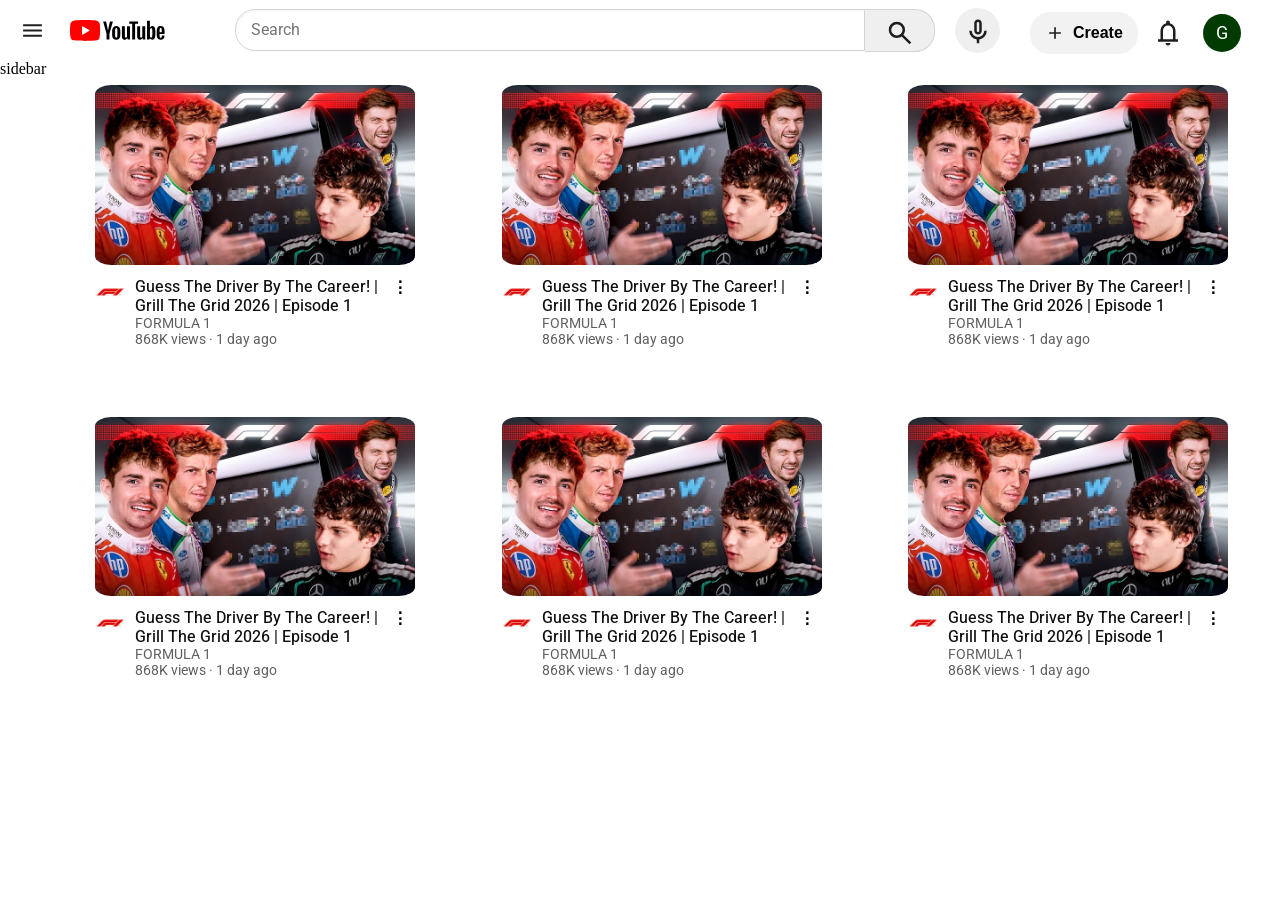
==== youtube.html @ ffada41b "changes3" ====
<!DOCTYPE html>
<html lang="en">
<head>
    <meta charset="UTF-8">
    <meta name="viewport" content="width=device-width, initial-scale=1.0">
    <title>Youtube clone </title>
    <link rel="preconnect" href="https://fonts.googleapis.com">
<link rel="preconnect" href="https://fonts.gstatic.com" crossorigin>
<link href="https://fonts.googleapis.com/css2?family=Roboto:ital,wght@0,100..900;1,100..900&display=swap" rel="stylesheet">
    <link rel="stylesheet" href="styles/first.css">
    <link rel="stylesheet" href="styles/general.css">
    <link rel="stylesheet" href="styles/header.css">
    <link rel="stylesheet" href="styles/sidebar.css">
</head>
<body>
    <div class="header">
        <div class="left-section">
            <img class="hamburger-menu" src="icons/hamburger-menu.svg">
            <img class="youtube-logo" src="icons/youtube-logo.svg">
        </div>
        <div class="middle-section">
            
            <input class="search" type="text" placeholder="Search" >
            <button class="search-bar"><img class="search-icon" src="icons/search.svg"></button>
            <button class="mic-icon"><img class="mic" src="icons/mic.svg"></button>
        </div>
        <div class="right-section">
    
               <button class="add"> <img  class="add-icon" src="icons/add.svg">
                <span>Create</span>
                </button>
            
            <img class="notification-icon" src="icons/notification.svg">
            <p class="current-user">G</p>
            
        </div>
        
    </div>
    <div class="sidebar">
        sidebar
    </div>

    <div class="video-grid">

    <div class="video-preview">
        <div class="thubnail-row">
        <img class="thubnail" src="images/img1.webp" alt="load again">
        </div>
   
        <div class="video-info-grid">
            <div class="channel-picture"><img class="profile-picture" src="images/image2.jpg"></div>
        
            <div class="video-info">  
                <div class="title">
                    <P class="video-tittle">Guess The Driver By The Career! | Grill The Grid 2026 | Episode 1</P>
                    <button class="button1">&#8942;</button>
                </div>
                
                <p class="video-author">FORMULA 1</p>
                <p class="video-stats">868K views &#183; 1 day ago </p>
            </div>  
        </div>
    </div>


    <div class="video-preview">
        <div class="thubnail-row">
        <img class="thubnail" src="images/img1.webp" alt="load again">
        </div>
   
        <div class="video-info-grid">
            <div class="channel-picture"><img class="profile-picture" src="images/image2.jpg"></div>
        
            <div class="video-info">  
                <div class="title">
                    <P class="video-tittle">Guess The Driver By The Career! | Grill The Grid 2026 | Episode 1</P>
                    <button class="button1">&#8942;</button>
                </div>
                
                <p class="video-author">FORMULA 1</p>
                <p class="video-stats">868K views &#183; 1 day ago </p>
            </div>  
        </div>
    </div>


    <div class="video-preview">
        <div class="thubnail-row">
        <img class="thubnail" src="images/img1.webp" alt="load again">
        </div>
   
        <div class="video-info-grid">
            <div class="channel-picture"><img class="profile-picture" src="images/image2.jpg"></div>
        
            <div class="video-info">  
                <div class="title">
                    <P class="video-tittle">Guess The Driver By The Career! | Grill The Grid 2026 | Episode 1</P>
                    <button class="button1">&#8942;</button>
                </div>
                
                <p class="video-author">FORMULA 1</p>
                <p class="video-stats">868K views &#183; 1 day ago </p>
            </div>  
        </div>
    </div>



    <div class="video-preview">
        <div class="thubnail-row">
        <img class="thubnail" src="images/img1.webp" alt="load again">
        </div>
   
        <div class="video-info-grid">
            <div class="channel-picture"><img class="profile-picture" src="images/image2.jpg"></div>
        
            <div class="video-info">  
                <div class="title">
                    <P class="video-tittle">Guess The Driver By The Career! | Grill The Grid 2026 | Episode 1</P>
                    <button class="button1">&#8942;</button>
                </div>
                
                <p class="video-author">FORMULA 1</p>
                <p class="video-stats">868K views &#183; 1 day ago </p>
            </div>  
        </div>
    </div>



    <div class="video-preview">
        <div class="thubnail-row">
        <img class="thubnail" src="images/img1.webp" alt="load again">
        </div>
   
        <div class="video-info-grid">
            <div class="channel-picture"><img class="profile-picture" src="images/image2.jpg"></div>
        
            <div class="video-info">  
                <div class="title">
                    <P class="video-tittle">Guess The Driver By The Career! | Grill The Grid 2026 | Episode 1</P>
                    <button class="button1">&#8942;</button>
                </div>
                
                <p class="video-author">FORMULA 1</p>
                <p class="video-stats">868K views &#183; 1 day ago </p>
            </div>  
        </div>
    </div>


    <div class="video-preview">
        <div class="thubnail-row">
        <img class="thubnail" src="images/img1.webp" alt="load again">
        </div>
   
        <div class="video-info-grid">
            <div class="channel-picture"><img class="profile-picture" src="images/image2.jpg"></div>
        
            <div class="video-info">  
                <div class="title">
                    <P class="video-tittle">Guess The Driver By The Career! | Grill The Grid 2026 | Episode 1</P>
                    <button class="button1">&#8942;</button>
                </div>
                
                <p class="video-author">FORMULA 1</p>
                <p class="video-stats">868K views &#183; 1 day ago </p>
            </div>  
        </div>
    </div>
    
    

    </div>

    
    
</body>
</html>
---- styles/first.css ----
.thubnail{
    width: 320px;
    height: auto;
    object-fit: contain;
    object-position: top;
    margin-top: 0px;
    border-radius: 5%;
}
.video-preview{
    margin-top: 10px;
    padding: 15px;
    width: 320px;
}
.video-preview:hover{
    background-color: antiquewhite;
    border-radius: 10%;
}
.thubnail-row{
    margin-bottom: 8px;
    padding-bottom: 0px;
}

.video-info-grid{
    display: grid;
    grid-template-columns: 40px 1fr;
}
.channel-picture{
    width: 30px;
    vertical-align: top;
}
.profile-picture{
    width: 30px;
    border-radius: 50px;
}
.video-info{
    display: inline-block;
    width: 280px; 
    margin-top: 0px;
}
.video-tittle{
    display: inline-block;
    font-size: 16px;
    color: #0f0f0f;
    font-weight: 450;
    width: 250px;
}
.button1{
    border: none;
    background: transparent;
    font-weight: bold;
    font-size: 16px;
    width: 30px;
    display: inline-block;
    
}
.button1:hover{
    border: 1px solid #C0C0C0;
    background-color: #C0C0C0;
    border-radius: 50%;
}

.title{
    display: flex;
    justify-content: space-between;
    align-items: flex-start;
}

.video-author , .video-stats{
    font-size: 14px;
    color: #606060;
}

.video-grid{
    display: grid;
    grid-template-columns: repeat(3,1fr);
    column-gap: 20px;
    row-gap: 30px;
    margin-left:80px;
}
---- styles/general.css ----
p{
    font-family: "Roboto", Arial, sans-serif;
    margin-top: 0px;
    margin-bottom: 0px;
}
body{
    margin: 0px;
    margin-top: 60px;
    
}
---- styles/header.css ----
.header{
    display: flex;
    flex-direction: row;
    height: 60px;
    justify-content: space-between;
    align-items: center;
    position: fixed;
    top:0px;
    left:0px;
    right:0px;
    
}
.left-section{
    display: flex;
    align-items: center;

}
.middle-section{
    
    flex: 1;
    margin-left: 70px;
    margin-right: 30px;
    max-width: 800px;
    display: flex;
    align-items: center;
}
.search-menu{
    display: flex;
    flex-direction: row;
}
.search{
    flex:1;
    height: 38px;
    width: 400px;
    border: 1px solid lightgray;
    box-shadow: inset 1px 2px 3px rgba(186, 186, 186, 0.1); 
    border-radius:20px 0 0 20px;
    font-size: 16px;
    padding-left: 15px;
    
}
.search-bar{
    height: 43px;
    width:70px;
    border: 1px solid lightgrey;
    border-left: none;
    border-radius:0 20px 20px 0;
    padding: 8px 5px;
}
.search-bar:hover{
    cursor: pointer;
    background-color: lightgray;

}
.search-icon{
    height: 30px;
}
.mic-icon{
    border:none;
    border-radius: 50px;
    margin-left: 20px;
   padding-top: 7px;
    height: 45px;
    width: 45px
}
.mic{
    height: 30px;
}
.mic-icon:hover{
    background-color: lightgray;
}
.search::placeholder{
    font-family: "Roboto" , Arial, Helvetica, sans-serif;
    font-size: 16px;
}
.right-section{
    padding-top: 5px;
    width: 250px;
    display: flex;
    align-items: center;
    justify-content: space around;
    flex-shrink: 0;
    gap:10px;
    margin-left: 0px;;
}
.add{
    display: flex;
    align-items: center;
    gap: 8px;
    height: 42px;
    font-size: 16px;
    font-weight: 550;
    border: none;
    border-radius: 20px;
    padding: 8px 15px;
    cursor: pointer;
    background-color:#f2f2f2;
    margin-left: 0px;
}
.add:hover{
    background-color:#e5e5e5;
}
.add-icon{
    width: 20px;
}
.hamburger-menu{
    height: 25px ;
    margin-right: 25px;
    margin-left: 20px;
}
.youtube-logo{
    height: 21px;
}
.notification-icon{
    height: 30px;
    margin-right: 10px;
    margin-left: 5px;
    width: 30px;
    
}
.notification-icon:hover{
    background-color:lightgray;
    border-radius: 50px;
    cursor: pointer;

}
.current-user{
    background-color: rgb(1, 59, 1);
    font-family: "Roboto", Arial, Helvetica, sans-serif;
    color: white;
    height: 38px;
    width: 38px;
    object-fit: cover;
    display:flex;
    justify-content: center;
    align-items: center;
    font-size: 18px;
    border-radius: 50%;
    margin-right: 0px;
    cursor: pointer;
}
---- styles/sidebar.css ----
.sidebar{
    position: fixed;
    left:0;
    top: 60px;
    buttom: 0px;
    background-color: white;
    width: 90px;
    height: 100%;
}
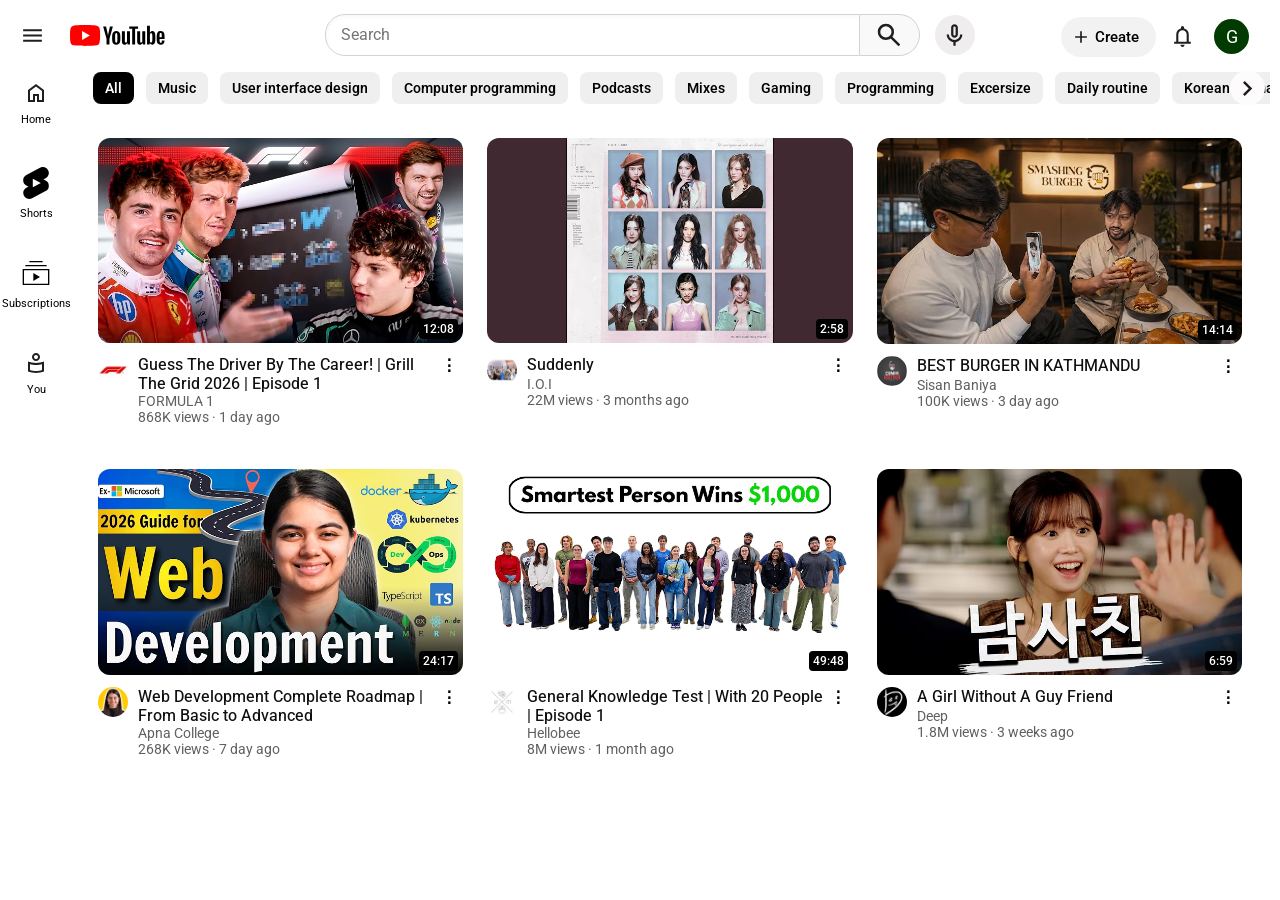
==== commit 9c2e4762: "complete" ====
--- a/youtube.html
+++ b/youtube.html
@@ -29,15 +29,58 @@
                <button class="add"> <img  class="add-icon" src="icons/add.svg">
                 <span>Create</span>
                 </button>
-            
+            <div class="notification-container">
             <img class="notification-icon" src="icons/notification.svg">
+            </div>
             <p class="current-user">G</p>
             
         </div>
-        
-    </div>
+    </div>
+    <div class="nav-container">
+    <div class="nav">
+        <button class="active">All</button>
+        <button>Music</button>
+        <button >User interface design</button>
+        <button >Computer programming</button>
+        <button>Podcasts</button>
+        <button>Mixes</button>
+        <button>Gaming</button>
+        <button >Programming</button>
+        <button >Excersize</button>
+        <button >Daily routine</button>
+        <button>Korean drama</button>
+        <button>Gaming</button>
+        <button>Falling in love</button>
+        <button>Boyfriends</button>
+    </div>
+    <div class="next-button">
+        <img src="icons/next.svg">
+    </div>   
+
+    </div>
+
     <div class="sidebar">
-        sidebar
+
+        <div class="sidebar-link">
+        <img src="icons/home.svg">
+        <p>Home</p>
+        </div>
+
+        <div class="sidebar-link">
+        <img src="icons/shorts.svg">
+        <p>Shorts</p>
+        </div>
+
+        <div class="sidebar-link">
+        <img src="icons/subscriptions.svg">
+        <p>Subscriptions</p>
+        </div>
+
+        <div class="sidebar-link">
+        <img src="icons/you.svg">
+        <p>You</p>
+        </div>
+
     </div>
 
     <div class="video-grid">
@@ -45,6 +88,7 @@
     <div class="video-preview">
         <div class="thubnail-row">
         <img class="thubnail" src="images/img1.webp" alt="load again">
+        <div class="video-time">12:08</div>
         </div>
    
         <div class="video-info-grid">
@@ -65,106 +109,113 @@
 
     <div class="video-preview">
         <div class="thubnail-row">
-        <img class="thubnail" src="images/img1.webp" alt="load again">
-        </div>
-   
-        <div class="video-info-grid">
-            <div class="channel-picture"><img class="profile-picture" src="images/image2.jpg"></div>
-        
-            <div class="video-info">  
-                <div class="title">
-                    <P class="video-tittle">Guess The Driver By The Career! | Grill The Grid 2026 | Episode 1</P>
-                    <button class="button1">&#8942;</button>
-                </div>
-                
-                <p class="video-author">FORMULA 1</p>
-                <p class="video-stats">868K views &#183; 1 day ago </p>
-            </div>  
-        </div>
-    </div>
-
-
-    <div class="video-preview">
-        <div class="thubnail-row">
-        <img class="thubnail" src="images/img1.webp" alt="load again">
-        </div>
-   
-        <div class="video-info-grid">
-            <div class="channel-picture"><img class="profile-picture" src="images/image2.jpg"></div>
-        
-            <div class="video-info">  
-                <div class="title">
-                    <P class="video-tittle">Guess The Driver By The Career! | Grill The Grid 2026 | Episode 1</P>
-                    <button class="button1">&#8942;</button>
-                </div>
-                
-                <p class="video-author">FORMULA 1</p>
-                <p class="video-stats">868K views &#183; 1 day ago </p>
-            </div>  
-        </div>
-    </div>
-
-
-
-    <div class="video-preview">
-        <div class="thubnail-row">
-        <img class="thubnail" src="images/img1.webp" alt="load again">
-        </div>
-   
-        <div class="video-info-grid">
-            <div class="channel-picture"><img class="profile-picture" src="images/image2.jpg"></div>
-        
-            <div class="video-info">  
-                <div class="title">
-                    <P class="video-tittle">Guess The Driver By The Career! | Grill The Grid 2026 | Episode 1</P>
-                    <button class="button1">&#8942;</button>
-                </div>
-                
-                <p class="video-author">FORMULA 1</p>
-                <p class="video-stats">868K views &#183; 1 day ago </p>
-            </div>  
-        </div>
-    </div>
-
-
-
-    <div class="video-preview">
-        <div class="thubnail-row">
-        <img class="thubnail" src="images/img1.webp" alt="load again">
-        </div>
-   
-        <div class="video-info-grid">
-            <div class="channel-picture"><img class="profile-picture" src="images/image2.jpg"></div>
-        
-            <div class="video-info">  
-                <div class="title">
-                    <P class="video-tittle">Guess The Driver By The Career! | Grill The Grid 2026 | Episode 1</P>
-                    <button class="button1">&#8942;</button>
-                </div>
-                
-                <p class="video-author">FORMULA 1</p>
-                <p class="video-stats">868K views &#183; 1 day ago </p>
-            </div>  
-        </div>
-    </div>
-
-
-    <div class="video-preview">
-        <div class="thubnail-row">
-        <img class="thubnail" src="images/img1.webp" alt="load again">
-        </div>
-   
-        <div class="video-info-grid">
-            <div class="channel-picture"><img class="profile-picture" src="images/image2.jpg"></div>
-        
-            <div class="video-info">  
-                <div class="title">
-                    <P class="video-tittle">Guess The Driver By The Career! | Grill The Grid 2026 | Episode 1</P>
-                    <button class="button1">&#8942;</button>
-                </div>
-                
-                <p class="video-author">FORMULA 1</p>
-                <p class="video-stats">868K views &#183; 1 day ago </p>
+        <img class="thubnail" src="images/channelimg6.webp" alt="load again">
+        <div class="video-time">2:58</div>
+        </div>
+   
+        <div class="video-info-grid">
+            <div class="channel-picture"><img class="profile-picture" src="images/profileimg6.jpg"></div>
+        
+            <div class="video-info">  
+                <div class="title">
+                    <P class="video-tittle">Suddenly</P>
+                    <button class="button1">&#8942;</button>
+                </div>
+                
+                <p class="video-author">I.O.I</p>
+                <p class="video-stats">22M views &#183; 3 months ago </p>
+            </div>  
+        </div>
+    </div>
+
+
+
+    <div class="video-preview">
+        <div class="thubnail-row">
+        <img class="thubnail" src="images/channelimg2.avif" alt="load again">
+        <div class="video-time">14:14</div>
+        </div>
+   
+        <div class="video-info-grid">
+            <div class="channel-picture"><img class="profile-picture" src="images/profileimg2.jpg"></div>
+        
+            <div class="video-info">  
+                <div class="title">
+                    <P class="video-tittle">BEST BURGER IN KATHMANDU    </P>
+                    <button class="button1">&#8942;</button>
+                </div>
+                
+                <p class="video-author">Sisan Baniya</p>
+                <p class="video-stats">100K views &#183; 3 day ago </p>
+            </div>  
+        </div>
+    </div>
+
+
+
+    <div class="video-preview">
+        <div class="thubnail-row">
+        <img class="thubnail" src="images/channelimg3.avif" alt="load again">
+        <div class="video-time">24:17</div>
+        </div>
+   
+        <div class="video-info-grid">
+            <div class="channel-picture"><img class="profile-picture" src="images/profileimg4.jpg"></div>
+        
+            <div class="video-info">  
+                <div class="title">
+                    <P class="video-tittle">Web Development Complete Roadmap | From Basic to Advanced</P>
+                    <button class="button1">&#8942;</button>
+                </div>
+                
+                <p class="video-author">Apna College</p>
+                <p class="video-stats">268K views &#183; 7 day ago </p>
+            </div>  
+        </div>
+    </div>
+
+
+
+    <div class="video-preview">
+        <div class="thubnail-row">
+        <img class="thubnail" src="images/channelimg3.webp" alt="load again">
+        <div class="video-time">49:48</div>
+        </div>
+   
+        <div class="video-info-grid">
+            <div class="channel-picture"><img class="profile-picture" src="images/profileimg3.jpg"></div>
+        
+            <div class="video-info">  
+                <div class="title">
+                    <P class="video-tittle">General Knowledge Test | With 20 People | Episode 1</P>
+                    <button class="button1">&#8942;</button>
+                </div>
+                
+                <p class="video-author">Hellobee</p>
+                <p class="video-stats">8M views &#183; 1 month ago </p>
+            </div>  
+        </div>
+    </div>
+
+
+
+    <div class="video-preview">
+        <div class="thubnail-row">
+        <img class="thubnail" src="images/channelimg5.avif" alt="load again">
+        <div class="video-time">6:59</div>
+        </div>
+   
+        <div class="video-info-grid">
+            <div class="channel-picture"><img class="profile-picture" src="images/profileimg5.jpg"></div>
+        
+            <div class="video-info">  
+                <div class="title">
+                    <P class="video-tittle">A Girl Without A Guy Friend</P>
+                    <button class="button1">&#8942;</button>
+                </div>
+                
+                <p class="video-author">Deep</p>
+                <p class="video-stats">1.8M views &#183; 3 weeks ago </p>
             </div>  
         </div>
     </div>
--- a/styles/first.css
+++ b/styles/first.css
@@ -1,26 +1,37 @@
 
 .thubnail{
-    width: 320px;
-    height: auto;
-    object-fit: contain;
-    object-position: top;
+    width: 100%;
+    aspect-ratio: 16/9;
+    object-fit: cover;
     margin-top: 0px;
-    border-radius: 5%;
+    border-radius: 12px;
+    cursor: pointer;
 }
 .video-preview{
-    margin-top: 10px;
-    padding: 15px;
-    width: 320px;
+    padding: 10px;
+    width: 100%;
 }
 .video-preview:hover{
-    background-color: antiquewhite;
-    border-radius: 10%;
+    background-color: #efdddd;
+    border-radius: 5%;
 }
 .thubnail-row{
     margin-bottom: 8px;
     padding-bottom: 0px;
+    position: relative;
 }
+.video-time{
+font-size: 12px;
+  font-weight: 500;
+  padding:  3px 4px;
+  border-radius: 4px;
+  background-color: black;
+  color: white;
+  position: absolute;
+  bottom: 8px;
+  right: 5px;
 
+}
 .video-info-grid{
     display: grid;
     grid-template-columns: 40px 1fr;
@@ -32,10 +43,11 @@
 .profile-picture{
     width: 30px;
     border-radius: 50px;
+    cursor: pointer;
 }
 .video-info{
     display: inline-block;
-    width: 280px; 
+    width: 100%; 
     margin-top: 0px;
 }
 .video-tittle{
@@ -43,7 +55,8 @@
     font-size: 16px;
     color: #0f0f0f;
     font-weight: 450;
-    width: 250px;
+    width: 100%;
+    cursor: pointer;
 }
 .button1{
     border: none;
@@ -58,6 +71,7 @@
     border: 1px solid #C0C0C0;
     background-color: #C0C0C0;
     border-radius: 50%;
+    cursor: pointer;
 }
 
 .title{
@@ -74,7 +88,57 @@
 .video-grid{
     display: grid;
     grid-template-columns: repeat(3,1fr);
-    column-gap: 20px;
-    row-gap: 30px;
-    margin-left:80px;
+    gap:24px;
+}
+/* Mobile */
+@media (max-width: 750px) {
+
+  .video-grid {
+    grid-template-columns: 1fr;
+    margin-left: 0;
+  }
+
+  .sidebar {
+    display: none;
+  }
+
+  .nav-container {
+    left: 0;
+  }
+
+  .middle-section {
+    margin-left: 20px;
+    margin-right: 20px;
+  }
+
+  .next-button {
+    display: none;
+  }
+}
+/* Tablet */
+@media (min-width: 751px) and (max-width: 999px) {
+
+  .video-grid {
+    grid-template-columns: repeat(2, 1fr);
+  }
+
+  .sidebar {
+    width: 72px;
+  }
+
+  .nav-container {
+    left: 72px;
+  }
+
+  .middle-section {
+    margin-left: 80px;
+    margin-right: 30px;
+  }
+}
+/* Desktop */
+@media (min-width: 1300px) {
+
+  .video-grid {
+    grid-template-columns: repeat(4, 1fr);
+  }
 }
--- a/styles/general.css
+++ b/styles/general.css
@@ -4,7 +4,12 @@
     margin-bottom: 0px;
 }
 body{
-    margin: 0px;
-    margin-top: 60px;
-    
+    padding-top: 120px;
+    padding-left: 80px;
+    padding-right: 40px;
+    font-family: "Roboto", Arial, sans-serif;
+    overflow-x: hidden;
+}
+body::-webkit-scrollbar{
+    display: none;
 }
--- a/styles/header.css
+++ b/styles/header.css
@@ -1,26 +1,89 @@
 .header{
     display: flex;
     flex-direction: row;
-    height: 60px;
+    height: 70px;
+    margin-bottom: 5px;
     justify-content: space-between;
     align-items: center;
     position: fixed;
     top:0px;
     left:0px;
     right:0px;
+    z-index:100;
+    background: white;
+}
+.nav{
+    display: flex;
+    align-items: center;
+    gap: 12px;
+    padding-right: 70px;
+    overflow-x: auto;
+    overflow-y: hidden;
+    white-space: nowrap;
+
+}
+.nav-container{
+    position: fixed;
+    top: 60px;
+    left: 73px;
+    right: 10px;
+    height:56px;
+    padding-left: 20px;
+    background: white;
+    z-index: 99;
+    display: flex;
+    align-items: center;
     
 }
+.next-button{
+    position: absolute;
+    right: 5px;
+    top: 50%;
+    transform: translateY(-50%);
+    width: 35px;
+    height: 35px;
+    border: none;
+    border-radius: 50%;
+    background: rgb(253, 251, 251);
+    cursor: pointer;
+}
+.next-button img{
+    height: 30px;
+    padding: 3px;
+
+}
+.next-button:hover{
+    background: #f2f2f2;
+}
+.nav::-webkit-scrollbar{
+    display: none;              
+}
+.nav button{
+    font-size: 14px;
+    border: none;
+    height: 32px;
+    width: auto;
+    padding: 8px 12px 8px 12px;
+    border-radius:8px;
+    cursor: pointer;
+    white-space: nowrap;
+    font-weight: 550;
+    font-family: "Roboto", Arial, sans-serif;
+}
+.nav .active{
+    background:black;
+    color:white;
+}
 .left-section{
     display: flex;
     align-items: center;
 
 }
 .middle-section{
-    
     flex: 1;
-    margin-left: 70px;
-    margin-right: 30px;
-    max-width: 800px;
+    margin-left: 145px;
+    margin-right: 70px;
+    max-width: 650px;
     display: flex;
     align-items: center;
 }
@@ -31,21 +94,23 @@
 .search{
     flex:1;
     height: 38px;
-    width: 400px;
     border: 1px solid lightgray;
     box-shadow: inset 1px 2px 3px rgba(186, 186, 186, 0.1); 
     border-radius:20px 0 0 20px;
     font-size: 16px;
     padding-left: 15px;
-    
 }
 .search-bar{
-    height: 43px;
-    width:70px;
-    border: 1px solid lightgrey;
+    height: 41.34px;
+    width:60px;
+    background-color: #faf9f9;
+    border: 1px solid lightgray;
     border-left: none;
-    border-radius:0 20px 20px 0;
+    border-radius:0 25px 25px 0;
     padding: 8px 5px;
+    display: flex;
+    justify-content: center;
+    align-items: center;
 }
 .search-bar:hover{
     cursor: pointer;
@@ -57,14 +122,15 @@
 }
 .mic-icon{
     border:none;
+    background-color: #efeded;
     border-radius: 50px;
-    margin-left: 20px;
-   padding-top: 7px;
-    height: 45px;
-    width: 45px
+    margin-left: 15px;
+   padding-top: 5px;
+    height: 40px;
+    width: 40px
 }
 .mic{
-    height: 30px;
+    height: 27px;
 }
 .mic-icon:hover{
     background-color: lightgray;
@@ -74,28 +140,33 @@
     font-size: 16px;
 }
 .right-section{
-    padding-top: 5px;
-    width: 250px;
-    display: flex;
-    align-items: center;
-    justify-content: space around;
+    padding-top: 2px;
+    width: 220px;
+    display: flex;
+    align-items: center;
+    justify-content: space-around;
     flex-shrink: 0;
-    gap:10px;
-    margin-left: 0px;;
+    gap:8px;
 }
 .add{
     display: flex;
     align-items: center;
     gap: 8px;
-    height: 42px;
-    font-size: 16px;
-    font-weight: 550;
+    height: 40px;
+    width: 95px;
+    font-size: 15px;
+    font-weight: 500;
+    font-family: "Roboto" , Arial, Helvetica, sans-serif;
     border: none;
     border-radius: 20px;
-    padding: 8px 15px;
+    padding-top: 15px;
+    padding-bottom: 15px;
+    padding-left: 10px;
+    padding-right: 10px;
     cursor: pointer;
     background-color:#f2f2f2;
-    margin-left: 0px;
+    margin-top: 2px;
+    gap: 4px;
 }
 .add:hover{
     background-color:#e5e5e5;
@@ -103,6 +174,7 @@
 .add-icon{
     width: 20px;
 }
+
 .hamburger-menu{
     height: 25px ;
     margin-right: 25px;
@@ -112,30 +184,35 @@
     height: 21px;
 }
 .notification-icon{
-    height: 30px;
+    height: 25px;
     margin-right: 10px;
     margin-left: 5px;
-    width: 30px;
+    width: 25px;
     
 }
-.notification-icon:hover{
-    background-color:lightgray;
-    border-radius: 50px;
-    cursor: pointer;
-
+
+.notification-container{
+    width:40px;
+    height:40px;
+    display:flex;
+    justify-content:center;
+    align-items:center;
+    border-radius:50%;
+}
+.notification-container:hover{
+    background:#f2f2f2;
 }
 .current-user{
     background-color: rgb(1, 59, 1);
-    font-family: "Roboto", Arial, Helvetica, sans-serif;
     color: white;
-    height: 38px;
-    width: 38px;
+    height: 35px;
+    width: 35px;
     object-fit: cover;
     display:flex;
     justify-content: center;
     align-items: center;
     font-size: 18px;
     border-radius: 50%;
-    margin-right: 0px;
-    cursor: pointer;
-}
+    margin-right: 30px;
+    cursor: pointer;
+}
--- a/styles/sidebar.css
+++ b/styles/sidebar.css
@@ -1,9 +1,26 @@
 .sidebar{
     position: fixed;
     left:0;
-    top: 60px;
-    buttom: 0px;
+    top: 55px;
+    bottom: 0px;
     background-color: white;
-    width: 90px;
+    width: 72px;
     height: 100%;
+    z-index: 98;
+    margin-top: 3px;
+}
+.sidebar-link{
+    height: 50px;
+    display: flex;
+    flex-direction: column;
+    justify-content: center;
+    gap: 8px;
+    font-size: 11px;
+    padding: 20px; 
+    align-items: center;
+    cursor: pointer;
+}
+.sidebar-link:hover{
+    background-color: #f2f2f2;
+    border-radius: 10px;
 }
